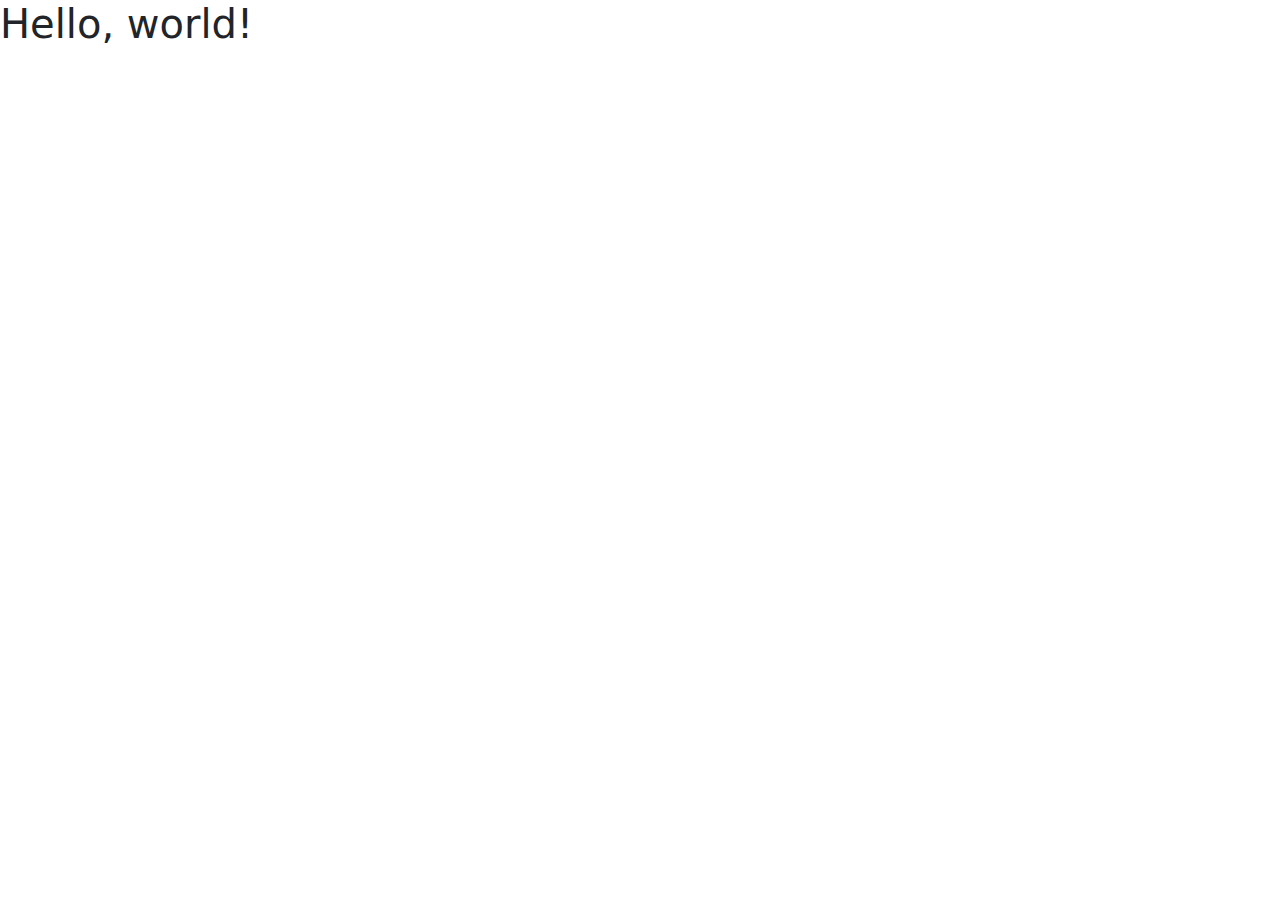
==== index.html @ d012602e "first commit" ====
<!doctype html>
<html lang="en">
  <head>
    <meta charset="utf-8">
    <meta name="viewport" content="width=device-width, initial-scale=1">
    <title>Bootstrap demo</title>
    <link href="https://cdn.jsdelivr.net/npm/bootstrap@5.3.3/dist/css/bootstrap.min.css" rel="stylesheet" integrity="sha384-QWTKZyjpPEjISv5WaRU9OFeRpok6YctnYmDr5pNlyT2bRjXh0JMhjY6hW+ALEwIH" crossorigin="anonymous">
  </head>
  <body>
    <h1>Hello, world!</h1>
    <script src="https://cdn.jsdelivr.net/npm/bootstrap@5.3.3/dist/js/bootstrap.bundle.min.js" integrity="sha384-YvpcrYf0tY3lHB60NNkmXc5s9fDVZLESaAA55NDzOxhy9GkcIdslK1eN7N6jIeHz" crossorigin="anonymous"></script>
  </body>
</html>
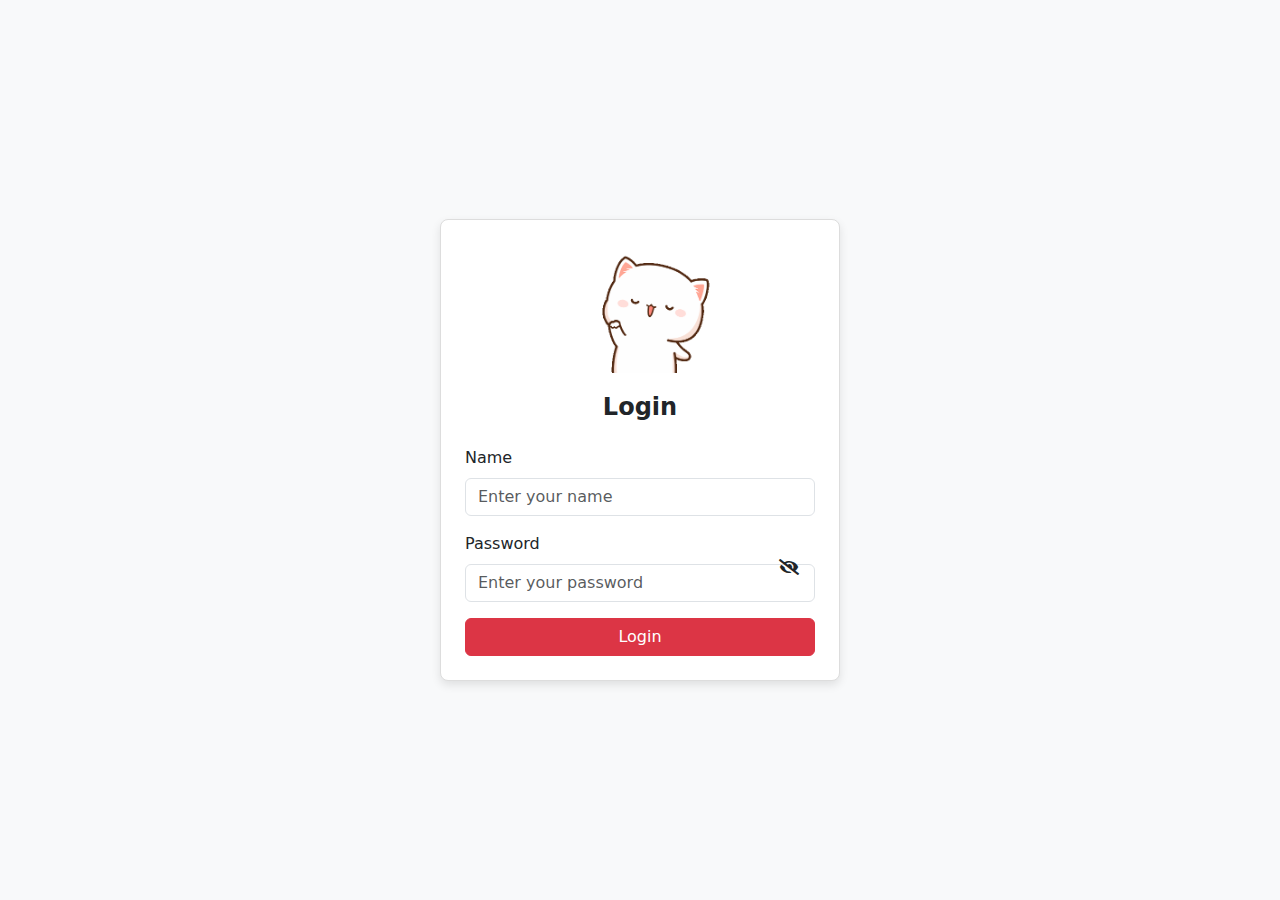
==== commit 5aef3e31: "update page" ====
--- a/index.html
+++ b/index.html
@@ -1,13 +1,62 @@
-<!doctype html>
+<!DOCTYPE html>
 <html lang="en">
-  <head>
-    <meta charset="utf-8">
-    <meta name="viewport" content="width=device-width, initial-scale=1">
-    <title>Bootstrap demo</title>
-    <link href="https://cdn.jsdelivr.net/npm/bootstrap@5.3.3/dist/css/bootstrap.min.css" rel="stylesheet" integrity="sha384-QWTKZyjpPEjISv5WaRU9OFeRpok6YctnYmDr5pNlyT2bRjXh0JMhjY6hW+ALEwIH" crossorigin="anonymous">
-  </head>
-  <body>
-    <h1>Hello, world!</h1>
-    <script src="https://cdn.jsdelivr.net/npm/bootstrap@5.3.3/dist/js/bootstrap.bundle.min.js" integrity="sha384-YvpcrYf0tY3lHB60NNkmXc5s9fDVZLESaAA55NDzOxhy9GkcIdslK1eN7N6jIeHz" crossorigin="anonymous"></script>
-  </body>
-</html>+<head>
+  <meta charset="UTF-8">
+  <meta name="viewport" content="width=device-width, initial-scale=1.0">
+  <title>Kaito - Login</title>
+  <link href="https://cdn.jsdelivr.net/npm/bootstrap@5.3.2/dist/css/bootstrap.min.css" rel="stylesheet">
+  <link rel="stylesheet" href="https://cdnjs.cloudflare.com/ajax/libs/font-awesome/5.15.3/css/all.min.css">
+  <!-- My css -->
+  <link rel="stylesheet" href="assets/css/style.css">
+</head>
+<body>
+  <div class="login-card bg-white p-4">
+    <div class="text-center">
+      <img src="assets/img/hello.gif" alt="Welcome">
+      <h1 class="h4 fw-bold mb-4">Login</h1>
+    </div>
+    <form action="#" method="GET">
+      <div class="mb-3">
+        <label for="name" class="form-label">Name</label>
+        <input type="text" id="name" name="name" class="form-control" placeholder="Enter your name" required>
+      </div>
+      <div class="mb-3 position-relative">
+        <label for="password" class="form-label">Password</label>
+        <input type="password" id="password" name="password" class="form-control" placeholder="Enter your password" required>
+        <i id="togglePassword" class="fas fa-eye-slash position-absolute top-50 end-0 translate-middle-y pe-3"></i>
+      </div>
+      <button type="submit" class="btn btn-danger w-100">Login</button>
+    </form>
+  </div>
+
+  <script src="https://cdn.jsdelivr.net/npm/bootstrap@5.3.2/dist/js/bootstrap.bundle.min.js"></script>
+  <script>
+    // Form submission
+    const form = document.querySelector("form");
+    form.addEventListener("submit", function (e) {
+      e.preventDefault();
+      const name = document.getElementById("name").value;
+      const password = document.getElementById("password").value;
+
+      if (name === "iis siti maesaroh" && password === "password") {
+        alert("Login successful!");
+      } else {
+        alert("Invalid credentials!");
+      }
+      // masuk ke halaman home
+      window.location.href = "index.html";
+    });
+
+    // Toggle password visibility
+    const togglePassword = document.getElementById("togglePassword");
+    const passwordField = document.getElementById("password");
+
+    togglePassword.addEventListener("click", function () {
+      const type = passwordField.getAttribute("type") === "password" ? "text" : "password";
+      passwordField.setAttribute("type", type);
+      this.classList.toggle("fa-eye-slash");
+      this.classList.toggle("fa-eye");
+    });
+  </script>
+</body>
+</html>
--- a/assets/css/style.css
+++ b/assets/css/style.css
@@ -0,0 +1,34 @@
+body {
+  background-color: #f8f9fa;
+  display: flex;
+  align-items: center;
+  justify-content: center;
+  min-height: 100vh;
+}
+
+.login-card {
+  border: 1px solid #ddd;
+  border-radius: 8px;
+  box-shadow: 0px 4px 10px rgba(0, 0, 0, 0.1);
+  padding: 20px;
+  max-width: 400px;
+  width: 100%;
+}
+
+.login-card img {
+  max-width: 150px;
+  height: auto;
+  margin-bottom: 20px;
+}
+
+#togglePassword {
+  cursor: pointer;
+}
+
+button {
+  transition: background-color 0.3s ease;
+}
+
+button:hover {
+  background-color: #c62222 !important;
+}
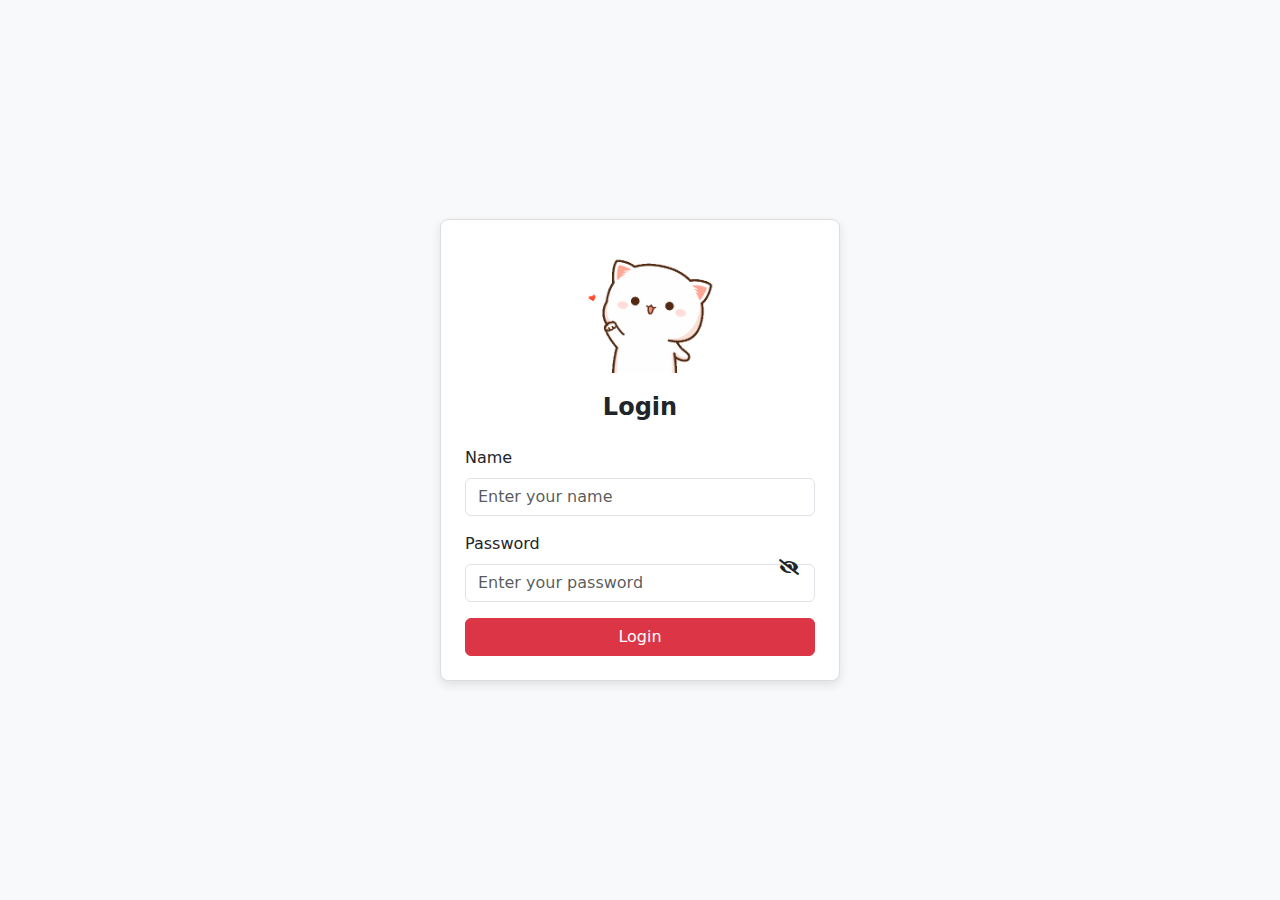
==== commit a7151c7e: "update page" ====
--- a/index.html
+++ b/index.html
@@ -1,62 +1,22 @@
-<!DOCTYPE html>
+<!doctype html>
 <html lang="en">
-<head>
-  <meta charset="UTF-8">
-  <meta name="viewport" content="width=device-width, initial-scale=1.0">
-  <title>Kaito - Login</title>
-  <link href="https://cdn.jsdelivr.net/npm/bootstrap@5.3.2/dist/css/bootstrap.min.css" rel="stylesheet">
-  <link rel="stylesheet" href="https://cdnjs.cloudflare.com/ajax/libs/font-awesome/5.15.3/css/all.min.css">
-  <!-- My css -->
-  <link rel="stylesheet" href="assets/css/style.css">
-</head>
-<body>
-  <div class="login-card bg-white p-4">
-    <div class="text-center">
-      <img src="assets/img/hello.gif" alt="Welcome">
-      <h1 class="h4 fw-bold mb-4">Login</h1>
-    </div>
-    <form action="#" method="GET">
-      <div class="mb-3">
-        <label for="name" class="form-label">Name</label>
-        <input type="text" id="name" name="name" class="form-control" placeholder="Enter your name" required>
-      </div>
-      <div class="mb-3 position-relative">
-        <label for="password" class="form-label">Password</label>
-        <input type="password" id="password" name="password" class="form-control" placeholder="Enter your password" required>
-        <i id="togglePassword" class="fas fa-eye-slash position-absolute top-50 end-0 translate-middle-y pe-3"></i>
-      </div>
-      <button type="submit" class="btn btn-danger w-100">Login</button>
-    </form>
-  </div>
+  <head>
+    <meta charset="utf-8">
+    <meta name="viewport" content="width=device-width, initial-scale=1">
+    <title>Bootstrap demo</title>
+    <link href="https://cdn.jsdelivr.net/npm/bootstrap@5.3.3/dist/css/bootstrap.min.css" rel="stylesheet" integrity="sha384-QWTKZyjpPEjISv5WaRU9OFeRpok6YctnYmDr5pNlyT2bRjXh0JMhjY6hW+ALEwIH" crossorigin="anonymous">
+  </head>
+  <body>
+    <h1>Hello, world!</h1>
+    <script src="https://cdn.jsdelivr.net/npm/bootstrap@5.3.3/dist/js/bootstrap.bundle.min.js" integrity="sha384-YvpcrYf0tY3lHB60NNkmXc5s9fDVZLESaAA55NDzOxhy9GkcIdslK1eN7N6jIeHz" crossorigin="anonymous"></script>
 
-  <script src="https://cdn.jsdelivr.net/npm/bootstrap@5.3.2/dist/js/bootstrap.bundle.min.js"></script>
-  <script>
-    // Form submission
-    const form = document.querySelector("form");
-    form.addEventListener("submit", function (e) {
-      e.preventDefault();
-      const name = document.getElementById("name").value;
-      const password = document.getElementById("password").value;
-
-      if (name === "iis siti maesaroh" && password === "password") {
-        alert("Login successful!");
-      } else {
-        alert("Invalid credentials!");
+    <script>
+      // Redirect to login page if not logged in
+      if (!localStorage.getItem("isLoggedIn")) {
+        alert("You must log in first!");
+        window.location.href = "login.html"; // Redirect to login page
       }
-      // masuk ke halaman home
-      window.location.href = "index.html";
-    });
-
-    // Toggle password visibility
-    const togglePassword = document.getElementById("togglePassword");
-    const passwordField = document.getElementById("password");
-
-    togglePassword.addEventListener("click", function () {
-      const type = passwordField.getAttribute("type") === "password" ? "text" : "password";
-      passwordField.setAttribute("type", type);
-      this.classList.toggle("fa-eye-slash");
-      this.classList.toggle("fa-eye");
-    });
-  </script>
-</body>
-</html>
+    </script>
+    
+  </body>
+</html>